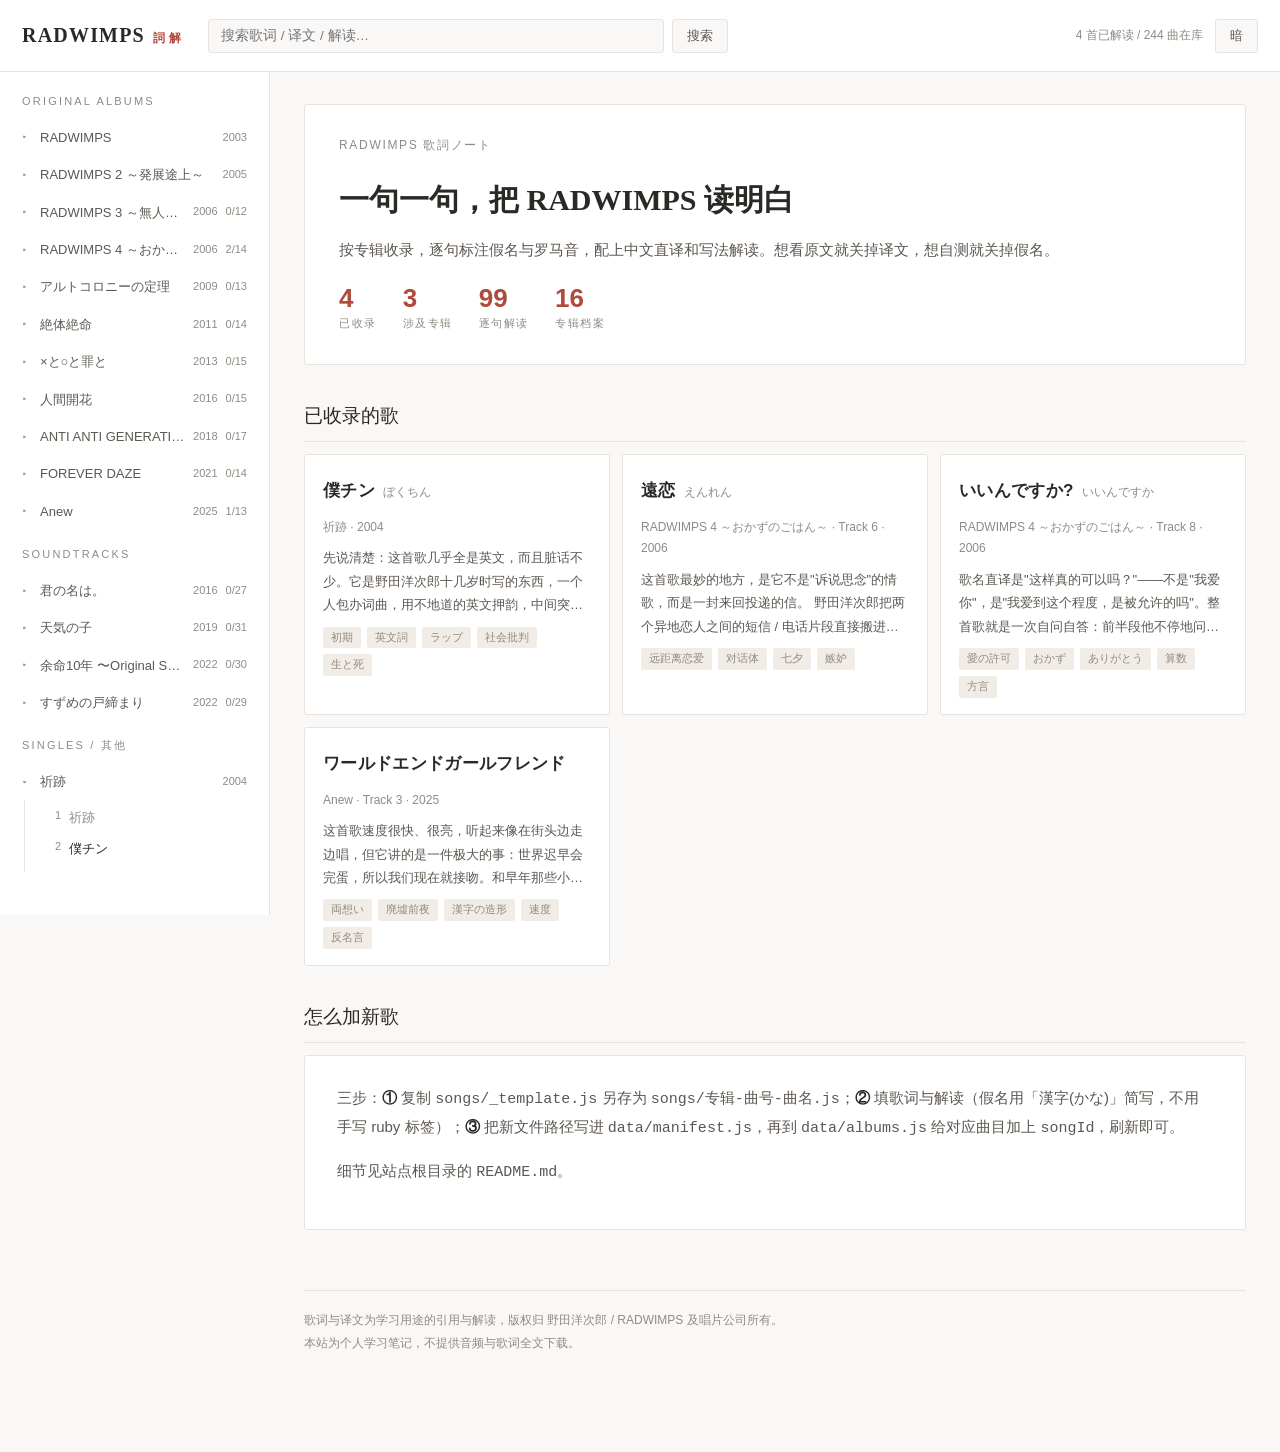
==== index.html @ 9067650c "RADWIMPS 詞解：零依赖静态歌词解读站 + 4 首解读 站点 - hash 路由（首页 / 专辑 / 歌曲 / 搜索），无框架、无构建 - 假名 / 罗马音 / 中文 / 解读 四档显示开关，另" ====
<!DOCTYPE html>
<html lang="zh-CN" data-theme="light">
<head>
<meta charset="utf-8">
<meta name="viewport" content="width=device-width, initial-scale=1">
<title>RADWIMPS 詞解 — 逐句歌词解读笔记</title>
<meta name="description" content="RADWIMPS 歌词逐句解读笔记：假名标注、罗马音、中文直译与写法分析，按专辑收录。">
<meta name="theme-color" content="#b04a3c">
<meta property="og:title" content="RADWIMPS 詞解 — 逐句歌词解读笔记">
<meta property="og:description" content="按专辑收录，逐句标注假名与罗马音，配中文直译和写法解读。">
<meta property="og:type" content="website">
<link rel="icon" href="data:image/svg+xml,%3Csvg xmlns='http://www.w3.org/2000/svg' viewBox='0 0 32 32'%3E%3Crect width='32' height='32' rx='6' fill='%23b04a3c'/%3E%3Ctext x='16' y='24' font-size='20' font-family='Georgia,serif' fill='%23fff' text-anchor='middle'%3ER%3C/text%3E%3C/svg%3E">
<link rel="stylesheet" href="assets/app.css">
</head>
<body>

<header class="topbar">
  <button class="btn sidebar-toggle" id="menu">目录</button>
  <div class="brand">
    <span class="jp">RADWIMPS</span><span class="cn">詞解</span>
  </div>
  <div class="searchbox">
    <input id="q" placeholder="搜索歌词 / 译文 / 解读…">
    <button class="btn" id="btn-search">搜索</button>
  </div>
  <div class="topbar-right">
    <span class="stat" id="stat"></span>
    <button class="btn" id="theme">暗</button>
  </div>
</header>

<div class="layout">
  <aside class="sidebar" id="sidebar"></aside>
  <main class="main" id="main"><div class="empty">载入中…</div></main>
</div>

<script src="data/albums.js"></script>
<script src="data/manifest.js"></script>
<script src="assets/app.js"></script>
</body>
</html>
---- assets/app.css ----
/* ============================================================
 *  RADWIMPS 詞解 — 样式
 * ============================================================ */

:root{
  --bg:#faf8f6;
  --paper:#ffffff;
  --ink:#2b2926;
  --ink-soft:#5d5751;
  --ink-faint:#918a83;
  --line:#e9e3dc;
  --line-soft:#f2ece6;
  --accent:#b04a3c;
  --accent-soft:#f5e7e4;
  --blue:#3b6b96;
  --blue-soft:#e8eff6;
  --gold:#a8842c;
  --gold-soft:#f8f1de;
  --pink:#b8698a;
  --pink-soft:#f9ecf1;
  --shadow:0 1px 2px rgba(60,50,40,.05);
  --radius:3px;
}

[data-theme="dark"]{
  --bg:#1b1a19;
  --paper:#242220;
  --ink:#ece7e1;
  --ink-soft:#b8b0a8;
  --ink-faint:#847c74;
  --line:#393431;
  --line-soft:#2e2a27;
  --accent:#e08676;
  --accent-soft:#3a2a26;
  --blue:#89b4d9;
  --blue-soft:#26303a;
  --gold:#d5b45e;
  --gold-soft:#393120;
  --pink:#dd9ab6;
  --pink-soft:#3a2831;
  --shadow:0 1px 2px rgba(0,0,0,.3);
}

*{box-sizing:border-box;}
html,body{margin:0;padding:0;}
body{
  background:var(--bg);
  color:var(--ink);
  font-family:-apple-system,BlinkMacSystemFont,"Segoe UI","PingFang SC","Hiragino Sans","Microsoft YaHei",sans-serif;
  font-size:15px;line-height:1.8;
  -webkit-font-smoothing:antialiased;
}

a{color:var(--accent);text-decoration:none;}
a:hover{text-decoration:underline;}
.jpfont{font-family:"Hiragino Sans","Yu Gothic","PingFang SC","Microsoft YaHei",sans-serif;}
.mincho{font-family:"Hiragino Mincho ProN","Yu Mincho","Songti SC",serif;}

/* ---------------- topbar ---------------- */
.topbar{
  position:sticky;top:0;z-index:50;
  display:flex;align-items:center;gap:16px;
  padding:12px 22px;
  background:var(--paper);
  border-bottom:1px solid var(--line);
}
.brand{display:flex;align-items:baseline;gap:8px;min-width:170px;}
.brand .jp{
  font-family:"Hiragino Mincho ProN","Songti SC",serif;
  font-size:20px;letter-spacing:.06em;font-weight:600;
}
.brand .cn{
  font-size:12px;letter-spacing:.32em;color:var(--accent);font-weight:600;
}
.searchbox{flex:1;display:flex;gap:8px;max-width:520px;}
.searchbox input{
  flex:1;padding:7px 12px;font-size:13.5px;
  border:1px solid var(--line);border-radius:var(--radius);
  background:var(--bg);color:var(--ink);
}
.searchbox input:focus{outline:none;border-color:var(--accent);}
.btn{
  padding:7px 14px;font-size:13px;cursor:pointer;
  border:1px solid var(--line);border-radius:var(--radius);
  background:var(--bg);color:var(--ink-soft);
}
.btn:hover{border-color:var(--accent);color:var(--accent);}
.btn.on{background:var(--accent-soft);border-color:var(--accent);color:var(--accent);}
.topbar-right{margin-left:auto;display:flex;align-items:center;gap:12px;}
.stat{font-size:12px;color:var(--ink-faint);}

/* ---------------- layout ---------------- */
.layout{display:flex;align-items:flex-start;max-width:1280px;margin:0 auto;}
.sidebar{
  position:sticky;top:57px;
  width:270px;flex:0 0 270px;height:calc(100vh - 57px);
  overflow-y:auto;padding:20px 14px 60px;
  border-right:1px solid var(--line);
  background:var(--paper);
}
.main{flex:1;min-width:0;padding:32px 34px 100px;}

/* ---------------- sidebar ---------------- */
.side-group{
  font-size:11px;letter-spacing:.2em;color:var(--ink-faint);
  margin:16px 0 8px;padding-left:8px;
}
.side-group:first-child{margin-top:0;}
.album-item{margin-bottom:2px;}
.album-head{
  display:flex;align-items:center;gap:8px;
  padding:6px 8px;border-radius:var(--radius);cursor:pointer;
  font-size:13px;color:var(--ink-soft);
}
.album-head:hover{background:var(--line-soft);}
.album-head.active{background:var(--accent-soft);color:var(--accent);}
.album-head .t{flex:1;min-width:0;overflow:hidden;text-overflow:ellipsis;white-space:nowrap;}
.album-head .y{font-size:11px;color:var(--ink-faint);}
.album-head .arrow{font-size:10px;color:var(--ink-faint);width:10px;}
.track-list{display:none;padding:2px 0 8px 10px;margin-left:10px;border-left:1px solid var(--line);}
.album-item.open .track-list{display:block;}
.track{
  display:flex;gap:8px;padding:4px 8px;font-size:13px;border-radius:var(--radius);
  color:var(--ink-faint);
}
.track .no{font-size:11px;color:var(--ink-faint);min-width:18px;text-align:right;}
.track.done{color:var(--ink);cursor:pointer;}
.track.done:hover{background:var(--line-soft);}
.track.done.active{background:var(--accent-soft);color:var(--accent);}
.track.done .t{font-weight:500;}
.pending-note{font-size:12px;color:var(--ink-faint);padding:4px 8px;}

/* ---------------- home ---------------- */
.hero{
  background:var(--paper);border:1px solid var(--line);border-radius:var(--radius);
  padding:30px 34px;margin-bottom:26px;
}
.hero h1{
  font-family:"Hiragino Mincho ProN","Songti SC",serif;
  font-size:30px;margin:0 0 10px;font-weight:600;
}
.hero p{margin:0 0 6px;color:var(--ink-soft);font-size:14.5px;}
.hero .sub{font-size:12px;color:var(--ink-faint);letter-spacing:.14em;margin-bottom:16px;}
.kpis{display:flex;gap:26px;margin-top:20px;flex-wrap:wrap;}
.kpi .n{font-size:26px;font-weight:600;color:var(--accent);line-height:1.2;}
.kpi .l{font-size:11px;letter-spacing:.14em;color:var(--ink-faint);}

.sec-title{
  font-family:"Hiragino Mincho ProN","Songti SC",serif;
  font-size:19px;margin:34px 0 12px;padding-bottom:8px;
  border-bottom:1px solid var(--line);
}
.cards{display:grid;grid-template-columns:repeat(auto-fill,minmax(250px,1fr));gap:12px;}
.card{
  background:var(--paper);border:1px solid var(--line);border-radius:var(--radius);
  padding:16px 18px;cursor:pointer;transition:box-shadow .15s;
}
.card:hover{box-shadow:0 2px 10px rgba(60,50,40,.08);border-color:var(--accent);}
.card .jp{font-size:17px;font-weight:600;}
.card .kana{font-size:12px;color:var(--ink-faint);margin-left:8px;}
.card .meta{font-size:12px;color:var(--ink-faint);margin-top:6px;}
.card .desc{font-size:13px;color:var(--ink-soft);margin-top:8px;
  display:-webkit-box;-webkit-line-clamp:3;-webkit-box-orient:vertical;overflow:hidden;}
.tags{display:flex;gap:6px;flex-wrap:wrap;margin-top:10px;}
.tag-chip{font-size:11px;padding:1px 8px;border-radius:2px;background:var(--line-soft);color:var(--ink-faint);}

/* ---------------- album page ---------------- */
.album-head-page{
  background:var(--paper);border:1px solid var(--line);border-radius:var(--radius);
  padding:26px 30px;margin-bottom:22px;position:relative;overflow:hidden;
}
.album-head-page::before{
  content:"";position:absolute;left:0;top:0;bottom:0;width:4px;
  background:linear-gradient(180deg,var(--accent),#d98876,var(--gold));
}
.album-head-page h1{
  font-family:"Hiragino Mincho ProN","Songti SC",serif;
  font-size:26px;margin:0 0 6px;font-weight:600;
}
.album-head-page .meta{font-size:12.5px;color:var(--ink-faint);}
.album-head-page .note{font-size:14px;color:var(--ink-soft);margin-top:12px;}
.track-table{background:var(--paper);border:1px solid var(--line);border-radius:var(--radius);overflow:hidden;}
.track-row{
  display:flex;align-items:center;gap:14px;padding:11px 18px;
  border-bottom:1px solid var(--line-soft);font-size:14px;
}
.track-row:last-child{border-bottom:none;}
.track-row .no{font-size:12px;color:var(--ink-faint);min-width:22px;text-align:right;}
.track-row .t{flex:1;}
.track-row.done{cursor:pointer;}
.track-row.done:hover{background:var(--line-soft);}
.track-row.done .t{font-weight:500;}
.track-row.todo{color:var(--ink-faint);}
.badge{
  font-size:11px;padding:1px 8px;border-radius:2px;
  background:var(--accent-soft);color:var(--accent);
}
.badge.g{background:var(--line-soft);color:var(--ink-faint);}

/* ---------------- song page ---------------- */
.crumb{font-size:12.5px;color:var(--ink-faint);margin-bottom:14px;}
.crumb a{color:var(--ink-soft);}
.song-head{
  background:var(--paper);border:1px solid var(--line);border-radius:var(--radius);
  padding:28px 32px;margin-bottom:18px;position:relative;overflow:hidden;
}
.song-head::before{
  content:"";position:absolute;left:0;top:0;bottom:0;width:4px;
  background:linear-gradient(180deg,var(--accent),#d98876,var(--gold));
}
.song-head h1{
  font-family:"Hiragino Mincho ProN","Songti SC",serif;
  font-size:38px;margin:0 0 2px;font-weight:600;letter-spacing:.04em;
}
.song-head .kana{font-size:13px;color:var(--ink-faint);letter-spacing:.18em;}
.song-head .meta{font-size:12.5px;color:var(--ink-faint);margin-top:12px;display:flex;gap:16px;flex-wrap:wrap;}
.song-head .lead{font-size:14.5px;color:var(--ink-soft);margin-top:16px;padding-top:14px;border-top:1px dashed var(--line);}

/* 显示控制 */
.controls{
  position:sticky;top:57px;z-index:20;
  display:flex;align-items:center;gap:8px;flex-wrap:wrap;
  padding:10px 14px;margin-bottom:20px;
  background:var(--paper);border:1px solid var(--line);border-radius:var(--radius);
  box-shadow:var(--shadow);
}
.controls .label{font-size:11px;letter-spacing:.14em;color:var(--ink-faint);margin-right:4px;}
.toggle{
  font-size:12.5px;padding:4px 11px;cursor:pointer;
  border:1px solid var(--line);border-radius:var(--radius);
  background:var(--bg);color:var(--ink-faint);
}
.toggle.on{background:var(--accent-soft);border-color:var(--accent);color:var(--accent);}
.controls .spacer{flex:1;}

/* 目录 */
.toc{
  background:var(--paper);border:1px solid var(--line);border-radius:var(--radius);
  padding:14px 18px;margin-bottom:24px;font-size:13px;
}
.toc .h{font-size:11px;letter-spacing:.16em;color:var(--ink-faint);margin-bottom:6px;}
.toc ol{margin:0;padding-left:20px;}
.toc li{margin:2px 0;}
.toc a{color:var(--ink-soft);}

/* section */
.section{margin-bottom:38px;}
.section-title{
  font-family:"Hiragino Mincho ProN","Songti SC",serif;
  font-size:20px;margin:0 0 4px;padding-bottom:8px;border-bottom:1px solid var(--line);
}
.section-note{font-size:13px;color:var(--ink-faint);margin:8px 0 18px;}

/* line */
.line{
  background:var(--paper);border:1px solid var(--line);border-radius:var(--radius);
  padding:16px 20px;margin-bottom:14px;border-left:3px solid var(--line);
}
.line.male{border-left-color:#7fa3c4;background:linear-gradient(90deg,var(--blue-soft),var(--paper) 40%);}
.line.female{border-left-color:#c98ba0;background:linear-gradient(90deg,var(--pink-soft),var(--paper) 40%);}
.line.chorus{border-left-color:var(--accent);background:linear-gradient(90deg,var(--accent-soft),var(--paper) 40%);}
.line.solo{border-left-color:var(--gold);background:linear-gradient(90deg,var(--gold-soft),var(--paper) 40%);}
.line.note{border-left-color:var(--ink-faint);}
.speaker{
  font-size:11px;letter-spacing:.1em;color:var(--ink-faint);margin-bottom:6px;
}
.jp{
  font-family:"Hiragino Sans","Yu Gothic","PingFang SC","Microsoft YaHei",sans-serif;
  font-size:20px;line-height:2.35;letter-spacing:.02em;color:var(--ink);
}
.jp .sub{display:block;font-size:18px;margin-top:2px;}
ruby{ruby-align:center;}
rt{font-size:10px;color:var(--ink-faint);font-weight:400;}
.ro{
  font-family:ui-monospace,"SFMono-Regular",Consolas,monospace;
  font-size:12px;color:var(--ink-faint);letter-spacing:.03em;margin-top:3px;
}
.zh{font-size:14.5px;color:var(--blue);margin-top:6px;}
.an{
  font-size:14px;color:var(--ink-soft);margin-top:10px;padding-top:10px;
  border-top:1px dashed var(--line);
}
.an b{color:var(--ink);}
.an .tag{
  display:inline-block;font-size:11px;padding:1px 8px;border-radius:2px;
  background:var(--accent-soft);color:var(--accent);margin-right:8px;font-weight:600;
}
.an .tag.b{background:var(--blue-soft);color:var(--blue);}
.an .tag.g{background:var(--gold-soft);color:var(--gold);}
[data-theme="dark"] .zh{color:var(--blue);}

.hide{display:none !important;}
.hide-ro .ro{display:none !important;}
.hide-zh .zh{display:none !important;}
.hide-an .an{display:none !important;}

/* 语言点 */
.point{
  background:var(--paper);border:1px solid var(--line);border-left:3px solid var(--blue);
  padding:15px 20px;margin-bottom:12px;border-radius:var(--radius);
}
.point h4{margin:0 0 5px;font-size:15px;}
.point p{margin:0;font-size:14px;color:var(--ink-soft);}

/* 总评 */
.essay{
  background:var(--paper);border:1px solid var(--line);border-radius:var(--radius);
  padding:28px 32px;font-size:15px;color:var(--ink-soft);
}
.essay h3{
  font-family:"Hiragino Mincho ProN","Songti SC",serif;
  font-size:17px;color:var(--ink);margin:24px 0 8px;
}
.essay h3:first-child{margin-top:0;}
.essay b{color:var(--ink);}
.essay .arc{display:flex;gap:0;margin:0 0 20px;flex-wrap:wrap;}
.essay .arc div{
  flex:1;min-width:160px;padding:13px 15px;border:1px solid var(--line);
  font-size:13px;background:var(--bg);
}
.essay .arc div b{display:block;color:var(--accent);font-size:14px;margin-bottom:4px;}
.essay .arc div span{color:var(--ink-faint);font-size:11px;letter-spacing:.1em;display:block;margin-bottom:3px;}

/* 搜索结果 */
.result{
  background:var(--paper);border:1px solid var(--line);border-radius:var(--radius);
  padding:14px 18px;margin-bottom:10px;cursor:pointer;
}
.result:hover{border-color:var(--accent);}
.result .t{font-size:15px;font-weight:600;}
.result .ctx{font-size:13px;color:var(--ink-soft);margin-top:4px;}
.result mark{background:var(--gold-soft);color:var(--ink);padding:0 2px;}
.empty{color:var(--ink-faint);font-size:14px;padding:30px 0;text-align:center;}

/* 上一首 / 下一首 */
.songnav{display:flex;gap:12px;margin-top:36px;}
.songnav .nav{
  flex:1;display:flex;flex-direction:column;gap:4px;
  padding:14px 18px;border:1px solid var(--line);border-radius:var(--radius);
  background:var(--paper);color:var(--ink);text-decoration:none;
}
.songnav .nav:hover{border-color:var(--accent);text-decoration:none;}
.songnav .nav.next{text-align:right;}
.songnav .nav.empty{border:none;background:transparent;}
.songnav .dir{font-size:11px;letter-spacing:.12em;color:var(--ink-faint);}
.songnav .t{font-size:15px;font-weight:600;}

/* 底部 */
.foot{
  margin-top:60px;padding-top:18px;border-top:1px solid var(--line);
  font-size:12px;color:var(--ink-faint);line-height:1.9;
}

/* 窄屏 */
.sidebar-toggle{display:none;}
@media (max-width:900px){
  .sidebar{
    position:fixed;left:0;top:57px;z-index:40;
    transform:translateX(-100%);transition:transform .2s;
    box-shadow:2px 0 12px rgba(0,0,0,.12);
  }
  .sidebar.show{transform:translateX(0);}
  .sidebar-toggle{display:inline-block;}
  .main{padding:22px 16px 80px;}
  .song-head h1{font-size:30px;}
  .brand{min-width:auto;}
}
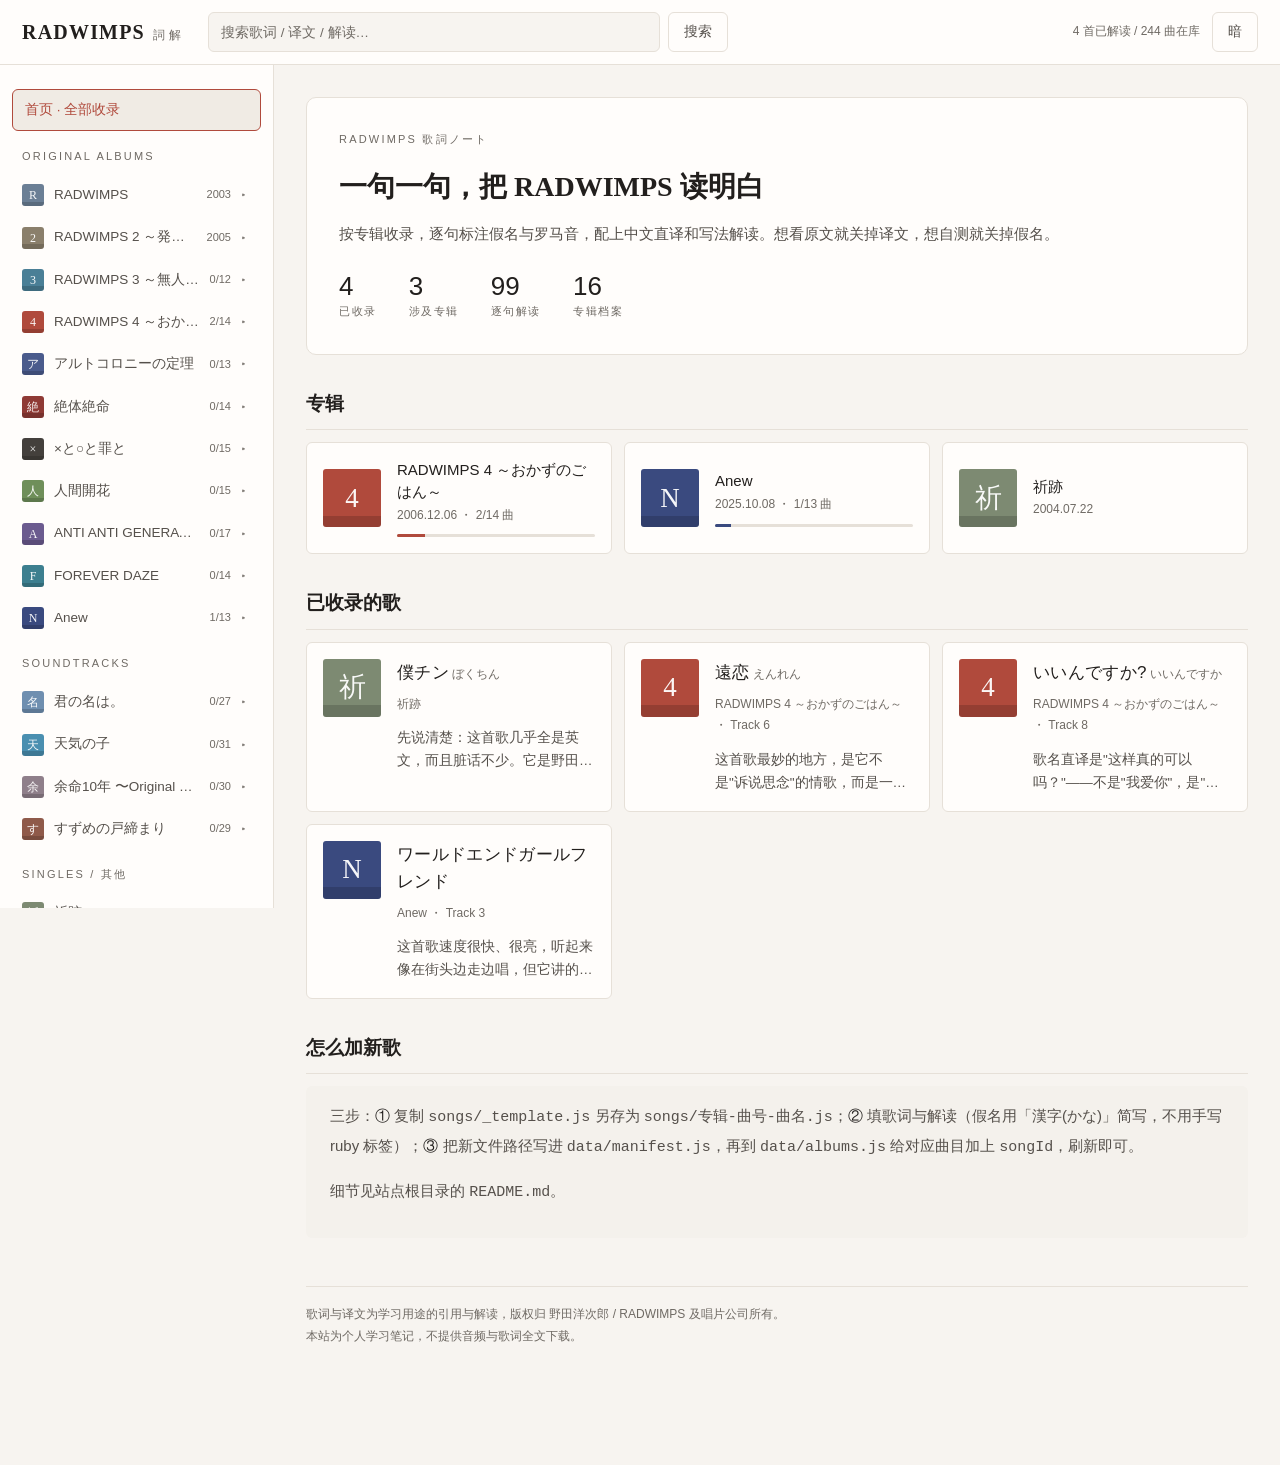
==== commit d4bd2f0c: "设计全面落地：三层材质、专辑色相与生成式封面 界面 - 三层材质：舞台（深色底 + 专辑色 wash）/ 稿纸（日文 22px 主导、罗马音下沉为脚注、译文带竖线）/ 批注层（浅底卡，与歌词物理分开）" ====
--- a/index.html
+++ b/index.html
@@ -16,9 +16,9 @@
 
 <header class="topbar">
   <button class="btn sidebar-toggle" id="menu">目录</button>
-  <div class="brand">
+  <a class="brand" href="#/" title="回到首页">
     <span class="jp">RADWIMPS</span><span class="cn">詞解</span>
-  </div>
+  </a>
   <div class="searchbox">
     <input id="q" placeholder="搜索歌词 / 译文 / 解读…">
     <button class="btn" id="btn-search">搜索</button>
@@ -34,6 +34,8 @@
   <main class="main" id="main"><div class="empty">载入中…</div></main>
 </div>
 
+<button class="fab" id="fab" type="button">回到首页</button>
+
 <script src="data/albums.js"></script>
 <script src="data/manifest.js"></script>
 <script src="assets/app.js"></script>
--- a/assets/app.css
+++ b/assets/app.css
@@ -1,44 +1,71 @@
 /* ============================================================
  *  RADWIMPS 詞解 — 样式
+ *  ------------------------------------------------------------
+ *  三层材质：
+ *    舞台 .stage   歌曲/专辑头 —— 深色底 + 专辑色相
+ *    稿纸 .line    逐句歌词   —— 纸白 + 明朝体 + 一句一落点
+ *    批注 .an / .point / .essay / .note-card —— 浅底卡，与歌词物理分开
+ *
+ *  专辑色相：由 JS 以 --album 注入（见 data/albums.js 的 accent 字段）
+ *  专辑封面：albums.js 的 cover 字段填图片路径则显示图片，
+ *            否则显示由 accent + mark 生成的极简封面
  * ============================================================ */
 
 :root{
-  --bg:#faf8f6;
-  --paper:#ffffff;
-  --ink:#2b2926;
-  --ink-soft:#5d5751;
-  --ink-faint:#918a83;
-  --line:#e9e3dc;
-  --line-soft:#f2ece6;
-  --accent:#b04a3c;
-  --accent-soft:#f5e7e4;
-  --blue:#3b6b96;
-  --blue-soft:#e8eff6;
-  --gold:#a8842c;
-  --gold-soft:#f8f1de;
-  --pink:#b8698a;
-  --pink-soft:#f9ecf1;
-  --shadow:0 1px 2px rgba(60,50,40,.05);
-  --radius:3px;
+  /* 间距（4px 基准） */
+  --s1:4px;  --s2:8px;  --s3:12px; --s4:16px;
+  --s5:24px; --s6:32px; --s7:48px;
+
+  /* 字号阶（11px 为可读下限） */
+  --f-xs:11px;   --f-sm:12px;   --f-base:13.5px;
+  --f-md:15px;   --f-lg:22px;   --f-xl:28px;  --f-2xl:34px;
+
+  /* 圆角 */
+  --r-sm:3px; --r-md:6px; --r-lg:10px;
+
+  /* —— 浅色主题 —— */
+  --bg:#f7f4f0;
+  --paper:#fffdfb;
+  --note:#f4f1ec;
+  --stage:#25222a;
+  --stage-ink:#f6f3ef;
+
+  --ink:#221f1d;
+  --ink-2:#55504b;
+  --ink-3:#6f6a64;
+  --line:#e6e0d8;
+  --line-2:#f0ebe4;
+
+  --album:#b04a3c;
+  --link:#8f4436;
+
+  --sp-male:#5e86ab;
+  --sp-female:#b06a86;
+  --sp-chorus:#b04a3c;
+  --sp-solo:#9a7a2a;
+  --sp-note:#a8a19a;
 }
 
 [data-theme="dark"]{
-  --bg:#1b1a19;
-  --paper:#242220;
-  --ink:#ece7e1;
-  --ink-soft:#b8b0a8;
-  --ink-faint:#847c74;
-  --line:#393431;
-  --line-soft:#2e2a27;
-  --accent:#e08676;
-  --accent-soft:#3a2a26;
-  --blue:#89b4d9;
-  --blue-soft:#26303a;
-  --gold:#d5b45e;
-  --gold-soft:#393120;
-  --pink:#dd9ab6;
-  --pink-soft:#3a2831;
-  --shadow:0 1px 2px rgba(0,0,0,.3);
+  --bg:#16151a;
+  --paper:#1e1d23;
+  --note:#26242b;
+  --stage:#121116;
+  --stage-ink:#f2eee9;
+
+  --ink:#ece8e3;
+  --ink-2:#b6afa7;
+  --ink-3:#948d85;
+  --line:#332f36;
+  --line-2:#2a272d;
+
+  --link:#e0937f;
+
+  --sp-male:#87b0d4;
+  --sp-female:#dc9db8;
+  --sp-chorus:#e0917f;
+  --sp-solo:#d5b45e;
+  --sp-note:#8b847d;
 }
 
 *{box-sizing:border-box;}
@@ -47,311 +74,407 @@
   background:var(--bg);
   color:var(--ink);
   font-family:-apple-system,BlinkMacSystemFont,"Segoe UI","PingFang SC","Hiragino Sans","Microsoft YaHei",sans-serif;
-  font-size:15px;line-height:1.8;
+  font-size:var(--f-md);
+  line-height:1.8;
   -webkit-font-smoothing:antialiased;
 }
 
-a{color:var(--accent);text-decoration:none;}
+a{color:var(--link);text-decoration:none;}
 a:hover{text-decoration:underline;}
+:focus-visible{outline:2px solid var(--album);outline-offset:2px;border-radius:2px;}
 .jpfont{font-family:"Hiragino Sans","Yu Gothic","PingFang SC","Microsoft YaHei",sans-serif;}
 .mincho{font-family:"Hiragino Mincho ProN","Yu Mincho","Songti SC",serif;}
+
+/* ---------------- 专辑封面 ---------------- */
+.cover{
+  position:relative;display:inline-flex;align-items:center;justify-content:center;
+  flex:none;background:var(--album);color:rgba(255,255,255,.95);
+  border-radius:var(--r-sm);overflow:hidden;
+  font-family:"Hiragino Mincho ProN","Yu Mincho","Songti SC",Georgia,serif;
+  line-height:1;
+}
+.cover::after{
+  content:"";position:absolute;left:0;right:0;bottom:0;height:20%;
+  background:rgba(0,0,0,.16);
+}
+.cover > span{position:relative;z-index:1;}
+.cover.s{width:22px;height:22px;font-size:12px;}
+.cover.m{width:58px;height:58px;font-size:27px;}
+.cover.l{width:132px;height:132px;font-size:62px;}
+.cover img{width:100%;height:100%;object-fit:cover;display:block;}
+.cover.photo::after{display:none;}
 
 /* ---------------- topbar ---------------- */
 .topbar{
   position:sticky;top:0;z-index:50;
-  display:flex;align-items:center;gap:16px;
+  display:flex;align-items:center;gap:var(--s4);
   padding:12px 22px;
   background:var(--paper);
   border-bottom:1px solid var(--line);
 }
-.brand{display:flex;align-items:baseline;gap:8px;min-width:170px;}
+.brand{display:flex;align-items:baseline;gap:var(--s2);min-width:170px;color:inherit;text-decoration:none;}
 .brand .jp{
   font-family:"Hiragino Mincho ProN","Songti SC",serif;
   font-size:20px;letter-spacing:.06em;font-weight:600;
 }
-.brand .cn{
-  font-size:12px;letter-spacing:.32em;color:var(--accent);font-weight:600;
-}
-.searchbox{flex:1;display:flex;gap:8px;max-width:520px;}
+.brand .cn{font-size:var(--f-sm);letter-spacing:.32em;color:var(--ink-3);font-weight:500;}
+a.brand:hover{text-decoration:none;}
+a.brand:hover .cn{color:var(--album);}
+.searchbox{flex:1;display:flex;gap:var(--s2);max-width:520px;}
 .searchbox input{
-  flex:1;padding:7px 12px;font-size:13.5px;
-  border:1px solid var(--line);border-radius:var(--radius);
+  flex:1;padding:8px 12px;font-size:var(--f-base);
+  border:1px solid var(--line);border-radius:var(--r-md);
   background:var(--bg);color:var(--ink);
 }
-.searchbox input:focus{outline:none;border-color:var(--accent);}
+.searchbox input::placeholder{color:var(--ink-3);}
+.searchbox input:focus{outline:none;border-color:var(--album);}
 .btn{
-  padding:7px 14px;font-size:13px;cursor:pointer;
-  border:1px solid var(--line);border-radius:var(--radius);
-  background:var(--bg);color:var(--ink-soft);
-}
-.btn:hover{border-color:var(--accent);color:var(--accent);}
-.btn.on{background:var(--accent-soft);border-color:var(--accent);color:var(--accent);}
-.topbar-right{margin-left:auto;display:flex;align-items:center;gap:12px;}
-.stat{font-size:12px;color:var(--ink-faint);}
+  min-height:40px;padding:8px 15px;font-size:var(--f-base);cursor:pointer;
+  border:1px solid var(--line);border-radius:var(--r-md);
+  background:var(--paper);color:var(--ink-2);font-family:inherit;
+}
+.btn:hover{border-color:var(--album);color:var(--album);}
+.btn.on{background:var(--bg);border-color:var(--album);color:var(--album);}
+.topbar-right{margin-left:auto;display:flex;align-items:center;gap:var(--s3);}
+.stat{font-size:var(--f-sm);color:var(--ink-3);}
 
 /* ---------------- layout ---------------- */
 .layout{display:flex;align-items:flex-start;max-width:1280px;margin:0 auto;}
 .sidebar{
   position:sticky;top:57px;
-  width:270px;flex:0 0 270px;height:calc(100vh - 57px);
-  overflow-y:auto;padding:20px 14px 60px;
+  width:274px;flex:0 0 274px;height:calc(100vh - 57px);
+  overflow-y:auto;padding:var(--s5) var(--s3) 60px;
   border-right:1px solid var(--line);
   background:var(--paper);
 }
-.main{flex:1;min-width:0;padding:32px 34px 100px;}
+.main{flex:1;min-width:0;padding:var(--s6) var(--s6) 120px;}
 
 /* ---------------- sidebar ---------------- */
+.side-home{
+  display:block;padding:8px 12px;margin-bottom:var(--s4);
+  font-size:var(--f-base);color:var(--ink-2);text-decoration:none;
+  border:1px solid var(--line);border-radius:var(--r-md);
+}
+.side-home:hover{background:var(--line-2);border-color:var(--album);color:var(--album);text-decoration:none;}
+.side-home.active{background:var(--line-2);border-color:var(--album);color:var(--album);}
+
 .side-group{
-  font-size:11px;letter-spacing:.2em;color:var(--ink-faint);
-  margin:16px 0 8px;padding-left:8px;
-}
-.side-group:first-child{margin-top:0;}
+  font-size:var(--f-xs);letter-spacing:.2em;color:var(--ink-3);
+  margin:var(--s4) 0 var(--s2);padding-left:10px;
+}
+.side-group:first-of-type{margin-top:0;}
 .album-item{margin-bottom:2px;}
 .album-head{
-  display:flex;align-items:center;gap:8px;
-  padding:6px 8px;border-radius:var(--radius);cursor:pointer;
-  font-size:13px;color:var(--ink-soft);
-}
-.album-head:hover{background:var(--line-soft);}
-.album-head.active{background:var(--accent-soft);color:var(--accent);}
+  position:relative;display:flex;align-items:center;gap:10px;
+  padding:8px 10px;border-radius:var(--r-md);cursor:pointer;
+  font-size:var(--f-base);color:var(--ink-2);
+}
+.album-head:hover{background:var(--line-2);}
+.album-head.active{background:var(--line-2);color:var(--ink);}
 .album-head .t{flex:1;min-width:0;overflow:hidden;text-overflow:ellipsis;white-space:nowrap;}
-.album-head .y{font-size:11px;color:var(--ink-faint);}
-.album-head .arrow{font-size:10px;color:var(--ink-faint);width:10px;}
-.track-list{display:none;padding:2px 0 8px 10px;margin-left:10px;border-left:1px solid var(--line);}
+.album-head .y{font-size:var(--f-xs);color:var(--ink-3);}
+.album-head .arrow{font-size:10px;color:var(--ink-3);width:10px;}
+.track-list{display:none;padding:2px 0 var(--s2) 12px;margin-left:12px;border-left:1px solid var(--line);}
 .album-item.open .track-list{display:block;}
 .track{
-  display:flex;gap:8px;padding:4px 8px;font-size:13px;border-radius:var(--radius);
-  color:var(--ink-faint);
-}
-.track .no{font-size:11px;color:var(--ink-faint);min-width:18px;text-align:right;}
-.track.done{color:var(--ink);cursor:pointer;}
-.track.done:hover{background:var(--line-soft);}
-.track.done.active{background:var(--accent-soft);color:var(--accent);}
+  display:flex;gap:10px;padding:5px 10px;font-size:var(--f-base);
+  border-radius:var(--r-sm);color:var(--ink-3);
+}
+.track .no{font-size:var(--f-xs);color:var(--ink-3);min-width:18px;text-align:right;}
+.track.done{color:var(--ink-2);cursor:pointer;}
+.track.done:hover{background:var(--line-2);}
+.track.done.active{background:var(--line-2);color:var(--ink);}
 .track.done .t{font-weight:500;}
-.pending-note{font-size:12px;color:var(--ink-faint);padding:4px 8px;}
-
-/* ---------------- home ---------------- */
-.hero{
-  background:var(--paper);border:1px solid var(--line);border-radius:var(--radius);
-  padding:30px 34px;margin-bottom:26px;
-}
-.hero h1{
+.pending-note{font-size:var(--f-sm);color:var(--ink-3);padding:5px 10px;}
+
+/* ---------------- 舞台（歌曲 / 专辑头） ---------------- */
+.stage{
+  position:relative;overflow:hidden;
+  background:var(--stage);color:var(--stage-ink);
+  border-radius:var(--r-lg);
+  padding:var(--s6) var(--s6) var(--s5);
+  margin-bottom:var(--s5);
+}
+.stage .bar{position:absolute;left:0;top:0;bottom:0;width:4px;background:var(--album);z-index:1;}
+.stage .wash{position:absolute;inset:0;background:var(--album);opacity:.2;pointer-events:none;}
+.stage > *{position:relative;}
+.head-row{display:flex;gap:var(--s5);align-items:flex-start;}
+.head-row .cover{box-shadow:0 0 0 1px rgba(255,255,255,.16);}
+.head-row .head-text{min-width:0;flex:1;}
+.stage .kicker{
+  font-size:var(--f-xs);letter-spacing:.28em;color:rgba(255,255,255,.62);
+  margin-bottom:var(--s2);
+}
+.stage h1{
   font-family:"Hiragino Mincho ProN","Songti SC",serif;
-  font-size:30px;margin:0 0 10px;font-weight:600;
-}
-.hero p{margin:0 0 6px;color:var(--ink-soft);font-size:14.5px;}
-.hero .sub{font-size:12px;color:var(--ink-faint);letter-spacing:.14em;margin-bottom:16px;}
-.kpis{display:flex;gap:26px;margin-top:20px;flex-wrap:wrap;}
-.kpi .n{font-size:26px;font-weight:600;color:var(--accent);line-height:1.2;}
-.kpi .l{font-size:11px;letter-spacing:.14em;color:var(--ink-faint);}
-
-.sec-title{
-  font-family:"Hiragino Mincho ProN","Songti SC",serif;
-  font-size:19px;margin:34px 0 12px;padding-bottom:8px;
-  border-bottom:1px solid var(--line);
-}
-.cards{display:grid;grid-template-columns:repeat(auto-fill,minmax(250px,1fr));gap:12px;}
-.card{
-  background:var(--paper);border:1px solid var(--line);border-radius:var(--radius);
-  padding:16px 18px;cursor:pointer;transition:box-shadow .15s;
-}
-.card:hover{box-shadow:0 2px 10px rgba(60,50,40,.08);border-color:var(--accent);}
-.card .jp{font-size:17px;font-weight:600;}
-.card .kana{font-size:12px;color:var(--ink-faint);margin-left:8px;}
-.card .meta{font-size:12px;color:var(--ink-faint);margin-top:6px;}
-.card .desc{font-size:13px;color:var(--ink-soft);margin-top:8px;
-  display:-webkit-box;-webkit-line-clamp:3;-webkit-box-orient:vertical;overflow:hidden;}
-.tags{display:flex;gap:6px;flex-wrap:wrap;margin-top:10px;}
-.tag-chip{font-size:11px;padding:1px 8px;border-radius:2px;background:var(--line-soft);color:var(--ink-faint);}
-
-/* ---------------- album page ---------------- */
-.album-head-page{
-  background:var(--paper);border:1px solid var(--line);border-radius:var(--radius);
-  padding:26px 30px;margin-bottom:22px;position:relative;overflow:hidden;
-}
-.album-head-page::before{
-  content:"";position:absolute;left:0;top:0;bottom:0;width:4px;
-  background:linear-gradient(180deg,var(--accent),#d98876,var(--gold));
-}
-.album-head-page h1{
-  font-family:"Hiragino Mincho ProN","Songti SC",serif;
-  font-size:26px;margin:0 0 6px;font-weight:600;
-}
-.album-head-page .meta{font-size:12.5px;color:var(--ink-faint);}
-.album-head-page .note{font-size:14px;color:var(--ink-soft);margin-top:12px;}
-.track-table{background:var(--paper);border:1px solid var(--line);border-radius:var(--radius);overflow:hidden;}
-.track-row{
-  display:flex;align-items:center;gap:14px;padding:11px 18px;
-  border-bottom:1px solid var(--line-soft);font-size:14px;
-}
-.track-row:last-child{border-bottom:none;}
-.track-row .no{font-size:12px;color:var(--ink-faint);min-width:22px;text-align:right;}
-.track-row .t{flex:1;}
-.track-row.done{cursor:pointer;}
-.track-row.done:hover{background:var(--line-soft);}
-.track-row.done .t{font-weight:500;}
-.track-row.todo{color:var(--ink-faint);}
-.badge{
-  font-size:11px;padding:1px 8px;border-radius:2px;
-  background:var(--accent-soft);color:var(--accent);
-}
-.badge.g{background:var(--line-soft);color:var(--ink-faint);}
-
-/* ---------------- song page ---------------- */
-.crumb{font-size:12.5px;color:var(--ink-faint);margin-bottom:14px;}
-.crumb a{color:var(--ink-soft);}
-.song-head{
-  background:var(--paper);border:1px solid var(--line);border-radius:var(--radius);
-  padding:28px 32px;margin-bottom:18px;position:relative;overflow:hidden;
-}
-.song-head::before{
-  content:"";position:absolute;left:0;top:0;bottom:0;width:4px;
-  background:linear-gradient(180deg,var(--accent),#d98876,var(--gold));
-}
-.song-head h1{
-  font-family:"Hiragino Mincho ProN","Songti SC",serif;
-  font-size:38px;margin:0 0 2px;font-weight:600;letter-spacing:.04em;
-}
-.song-head .kana{font-size:13px;color:var(--ink-faint);letter-spacing:.18em;}
-.song-head .meta{font-size:12.5px;color:var(--ink-faint);margin-top:12px;display:flex;gap:16px;flex-wrap:wrap;}
-.song-head .lead{font-size:14.5px;color:var(--ink-soft);margin-top:16px;padding-top:14px;border-top:1px dashed var(--line);}
-
-/* 显示控制 */
+  font-size:var(--f-2xl);line-height:1.35;margin:0 0 var(--s1);
+  font-weight:600;letter-spacing:.03em;
+}
+.stage .kana{
+  font-size:var(--f-base);letter-spacing:.16em;
+  color:rgba(255,255,255,.68);margin-bottom:var(--s4);
+}
+.stage .meta{
+  display:flex;gap:var(--s4);flex-wrap:wrap;
+  font-size:var(--f-sm);color:rgba(255,255,255,.64);
+  padding-top:var(--s3);border-top:1px solid rgba(255,255,255,.14);
+}
+
+/* ---------------- 批注卡 ---------------- */
+.note-card,.an,.point,.essay{
+  background:var(--note);border-radius:var(--r-md);
+  padding:var(--s4) var(--s5);
+}
+.note-label{
+  font-size:var(--f-xs);letter-spacing:.16em;color:var(--ink-3);
+  margin-bottom:var(--s2);
+}
+.note-body{font-size:var(--f-md);line-height:1.8;color:var(--ink-2);}
+.note-body b,.note-body strong{color:var(--ink);font-weight:500;}
+.note-card{margin-bottom:var(--s5);border-left:3px solid var(--album);}
+
+/* ---------------- 显示控制 ---------------- */
 .controls{
   position:sticky;top:57px;z-index:20;
-  display:flex;align-items:center;gap:8px;flex-wrap:wrap;
-  padding:10px 14px;margin-bottom:20px;
-  background:var(--paper);border:1px solid var(--line);border-radius:var(--radius);
-  box-shadow:var(--shadow);
-}
-.controls .label{font-size:11px;letter-spacing:.14em;color:var(--ink-faint);margin-right:4px;}
+  display:flex;align-items:center;gap:var(--s2);flex-wrap:wrap;
+  padding:10px 14px;margin-bottom:var(--s5);
+  background:var(--paper);border:1px solid var(--line);border-radius:var(--r-md);
+}
+.controls .label{font-size:var(--f-xs);letter-spacing:.14em;color:var(--ink-3);margin-right:2px;}
 .toggle{
-  font-size:12.5px;padding:4px 11px;cursor:pointer;
-  border:1px solid var(--line);border-radius:var(--radius);
-  background:var(--bg);color:var(--ink-faint);
-}
-.toggle.on{background:var(--accent-soft);border-color:var(--accent);color:var(--accent);}
+  min-height:34px;font-size:var(--f-base);padding:5px 12px;cursor:pointer;
+  border:1px solid var(--line);border-radius:var(--r-md);
+  background:var(--paper);color:var(--ink-3);font-family:inherit;
+}
+.toggle:hover{color:var(--ink-2);}
+.toggle.on{background:var(--note);border-color:var(--album);color:var(--album);}
 .controls .spacer{flex:1;}
 
-/* 目录 */
+/* ---------------- 目录 ---------------- */
 .toc{
-  background:var(--paper);border:1px solid var(--line);border-radius:var(--radius);
-  padding:14px 18px;margin-bottom:24px;font-size:13px;
-}
-.toc .h{font-size:11px;letter-spacing:.16em;color:var(--ink-faint);margin-bottom:6px;}
+  background:var(--paper);border:1px solid var(--line);border-radius:var(--r-md);
+  padding:var(--s3) var(--s4);margin-bottom:var(--s5);font-size:var(--f-base);
+}
+.toc .h{font-size:var(--f-xs);letter-spacing:.16em;color:var(--ink-3);margin-bottom:var(--s1);}
 .toc ol{margin:0;padding-left:20px;}
-.toc li{margin:2px 0;}
-.toc a{color:var(--ink-soft);}
-
-/* section */
-.section{margin-bottom:38px;}
+.toc li{margin:3px 0;}
+.toc a{color:var(--ink-2);}
+
+/* ---------------- 稿纸（逐句） ---------------- */
+.section{margin-bottom:var(--s7);}
 .section-title{
   font-family:"Hiragino Mincho ProN","Songti SC",serif;
-  font-size:20px;margin:0 0 4px;padding-bottom:8px;border-bottom:1px solid var(--line);
-}
-.section-note{font-size:13px;color:var(--ink-faint);margin:8px 0 18px;}
-
-/* line */
+  font-size:20px;margin:0 0 var(--s1);padding-bottom:var(--s2);
+  border-bottom:1px solid var(--line);font-weight:600;
+}
+.section-note{font-size:var(--f-base);color:var(--ink-3);margin:var(--s2) 0 var(--s5);}
+
 .line{
-  background:var(--paper);border:1px solid var(--line);border-radius:var(--radius);
-  padding:16px 20px;margin-bottom:14px;border-left:3px solid var(--line);
-}
-.line.male{border-left-color:#7fa3c4;background:linear-gradient(90deg,var(--blue-soft),var(--paper) 40%);}
-.line.female{border-left-color:#c98ba0;background:linear-gradient(90deg,var(--pink-soft),var(--paper) 40%);}
-.line.chorus{border-left-color:var(--accent);background:linear-gradient(90deg,var(--accent-soft),var(--paper) 40%);}
-.line.solo{border-left-color:var(--gold);background:linear-gradient(90deg,var(--gold-soft),var(--paper) 40%);}
-.line.note{border-left-color:var(--ink-faint);}
+  position:relative;
+  background:var(--paper);
+  border:1px solid var(--line);
+  border-left:3px solid var(--sp,var(--line));
+  border-radius:var(--r-md);
+  padding:var(--s4) var(--s5) var(--s4) var(--s4);
+  margin-bottom:var(--s3);
+}
+.line.male{--sp:var(--sp-male);}
+.line.female{--sp:var(--sp-female);}
+.line.chorus{--sp:var(--sp-chorus);}
+.line.solo{--sp:var(--sp-solo);}
+.line.note{--sp:var(--sp-note);}
+
 .speaker{
-  font-size:11px;letter-spacing:.1em;color:var(--ink-faint);margin-bottom:6px;
-}
+  display:flex;align-items:center;gap:6px;
+  font-size:var(--f-xs);letter-spacing:.14em;color:var(--ink-3);
+  margin-bottom:var(--s3);
+}
+.speaker::before{content:"";width:6px;height:6px;border-radius:50%;background:var(--sp);flex:none;}
+
 .jp{
   font-family:"Hiragino Sans","Yu Gothic","PingFang SC","Microsoft YaHei",sans-serif;
-  font-size:20px;line-height:2.35;letter-spacing:.02em;color:var(--ink);
-}
-.jp .sub{display:block;font-size:18px;margin-top:2px;}
+  font-size:var(--f-lg);line-height:1.95;letter-spacing:.02em;color:var(--ink);
+}
+.jp.sub{font-size:var(--f-lg);margin-top:2px;}
 ruby{ruby-align:center;}
-rt{font-size:10px;color:var(--ink-faint);font-weight:400;}
+rt{font-size:var(--f-xs);color:var(--ink-3);font-weight:400;}
 .ro{
   font-family:ui-monospace,"SFMono-Regular",Consolas,monospace;
-  font-size:12px;color:var(--ink-faint);letter-spacing:.03em;margin-top:3px;
-}
-.zh{font-size:14.5px;color:var(--blue);margin-top:6px;}
-.an{
-  font-size:14px;color:var(--ink-soft);margin-top:10px;padding-top:10px;
-  border-top:1px dashed var(--line);
-}
-.an b{color:var(--ink);}
+  font-size:var(--f-xs);color:var(--ink-3);
+  letter-spacing:.08em;margin-top:var(--s2);
+}
+.zh{
+  font-size:var(--f-md);line-height:1.75;color:var(--ink-2);
+  margin-top:var(--s3);padding-left:var(--s3);
+  border-left:2px solid var(--line);
+}
+.an{margin-top:var(--s4);font-size:var(--f-base);line-height:1.78;color:var(--ink-2);}
+.an b{color:var(--ink);font-weight:500;}
 .an .tag{
-  display:inline-block;font-size:11px;padding:1px 8px;border-radius:2px;
-  background:var(--accent-soft);color:var(--accent);margin-right:8px;font-weight:600;
-}
-.an .tag.b{background:var(--blue-soft);color:var(--blue);}
-.an .tag.g{background:var(--gold-soft);color:var(--gold);}
-[data-theme="dark"] .zh{color:var(--blue);}
+  display:inline-block;font-size:var(--f-xs);padding:1px 8px;border-radius:var(--r-sm);
+  background:var(--paper);color:var(--ink-3);margin-right:var(--s2);font-weight:500;
+  border:1px solid var(--line);
+}
+.an .tag.b{border-color:var(--sp-male);color:var(--sp-male);}
+.an .tag.g{border-color:var(--sp-solo);color:var(--sp-solo);}
 
 .hide{display:none !important;}
 .hide-ro .ro{display:none !important;}
 .hide-zh .zh{display:none !important;}
 .hide-an .an{display:none !important;}
 
-/* 语言点 */
-.point{
-  background:var(--paper);border:1px solid var(--line);border-left:3px solid var(--blue);
-  padding:15px 20px;margin-bottom:12px;border-radius:var(--radius);
-}
-.point h4{margin:0 0 5px;font-size:15px;}
-.point p{margin:0;font-size:14px;color:var(--ink-soft);}
-
-/* 总评 */
-.essay{
-  background:var(--paper);border:1px solid var(--line);border-radius:var(--radius);
-  padding:28px 32px;font-size:15px;color:var(--ink-soft);
-}
+/* ---------------- 语言点 ---------------- */
+.point{margin-bottom:var(--s3);border-left:3px solid var(--album);}
+.point h4{margin:0 0 var(--s1);font-size:var(--f-md);font-weight:500;color:var(--ink);}
+.point p{margin:0;font-size:var(--f-base);line-height:1.75;color:var(--ink-2);}
+
+/* ---------------- 整体解读 ---------------- */
+.essay{font-size:var(--f-md);line-height:1.85;color:var(--ink-2);}
 .essay h3{
   font-family:"Hiragino Mincho ProN","Songti SC",serif;
-  font-size:17px;color:var(--ink);margin:24px 0 8px;
+  font-size:17px;font-weight:600;color:var(--ink);margin:var(--s5) 0 var(--s2);
 }
 .essay h3:first-child{margin-top:0;}
-.essay b{color:var(--ink);}
-.essay .arc{display:flex;gap:0;margin:0 0 20px;flex-wrap:wrap;}
+.essay b{color:var(--ink);font-weight:500;}
+.essay .arc{display:flex;gap:var(--s2);margin:0 0 var(--s5);flex-wrap:wrap;}
 .essay .arc div{
-  flex:1;min-width:160px;padding:13px 15px;border:1px solid var(--line);
-  font-size:13px;background:var(--bg);
-}
-.essay .arc div b{display:block;color:var(--accent);font-size:14px;margin-bottom:4px;}
-.essay .arc div span{color:var(--ink-faint);font-size:11px;letter-spacing:.1em;display:block;margin-bottom:3px;}
-
-/* 搜索结果 */
+  flex:1;min-width:160px;padding:var(--s3) var(--s4);
+  background:var(--paper);border:1px solid var(--line);border-radius:var(--r-sm);
+  font-size:var(--f-base);line-height:1.7;
+}
+.essay .arc div b{display:block;color:var(--album);font-size:var(--f-md);margin-bottom:2px;}
+.essay .arc div span{display:block;color:var(--ink-3);font-size:var(--f-xs);letter-spacing:.1em;margin-bottom:2px;}
+
+/* ---------------- 首页 ---------------- */
+.hero{
+  background:var(--paper);border:1px solid var(--line);border-radius:var(--r-lg);
+  padding:var(--s6);margin-bottom:var(--s5);
+}
+.hero h1{
+  font-family:"Hiragino Mincho ProN","Songti SC",serif;
+  font-size:var(--f-xl);margin:0 0 var(--s2);font-weight:600;
+}
+.hero p{margin:0 0 var(--s1);color:var(--ink-2);font-size:var(--f-md);line-height:1.8;}
+.hero .sub{font-size:var(--f-xs);color:var(--ink-3);letter-spacing:.2em;margin-bottom:var(--s3);}
+.kpis{display:flex;gap:var(--s6);margin-top:var(--s5);flex-wrap:wrap;}
+.kpi .n{font-size:26px;font-weight:500;color:var(--ink);line-height:1.2;}
+.kpi .l{font-size:var(--f-xs);letter-spacing:.14em;color:var(--ink-3);}
+
+.sec-title{
+  font-family:"Hiragino Mincho ProN","Songti SC",serif;
+  font-size:19px;font-weight:600;margin:var(--s6) 0 var(--s3);
+  padding-bottom:var(--s2);border-bottom:1px solid var(--line);
+}
+.cards{display:grid;grid-template-columns:repeat(auto-fill,minmax(268px,1fr));gap:var(--s3);}
+.card{
+  display:flex;gap:var(--s4);
+  background:var(--paper);border:1px solid var(--line);
+  border-radius:var(--r-md);padding:var(--s4);cursor:pointer;
+}
+.card:hover{border-color:var(--album);}
+.card .card-text{min-width:0;}
+.card .jp{font-size:17px;font-weight:500;line-height:1.5;}
+.card .kana{font-size:var(--f-sm);color:var(--ink-3);}
+.card .meta{font-size:var(--f-sm);color:var(--ink-3);margin-top:var(--s2);}
+.card .desc{
+  font-size:var(--f-base);color:var(--ink-2);margin-top:var(--s3);line-height:1.7;
+  display:-webkit-box;-webkit-line-clamp:2;-webkit-box-orient:vertical;overflow:hidden;
+}
+.tags{display:flex;gap:6px;flex-wrap:wrap;margin-top:var(--s3);}
+.tag-chip{
+  font-size:var(--f-xs);padding:1px 8px;border-radius:var(--r-sm);
+  background:var(--note);color:var(--ink-3);border:1px solid var(--line);
+}
+
+/* 专辑墙 */
+.album-wall{display:grid;grid-template-columns:repeat(auto-fill,minmax(230px,1fr));gap:var(--s3);}
+.album-tile{
+  display:flex;gap:var(--s4);align-items:center;cursor:pointer;
+  background:var(--paper);border:1px solid var(--line);
+  border-radius:var(--r-md);padding:var(--s4);
+}
+.album-tile:hover{border-color:var(--album);}
+.album-tile .t{font-size:var(--f-md);font-weight:500;line-height:1.45;}
+.album-tile .y{font-size:var(--f-sm);color:var(--ink-3);margin-top:2px;}
+.album-tile .prog{
+  margin-top:var(--s2);height:3px;border-radius:2px;background:var(--line);overflow:hidden;
+}
+.album-tile .prog i{display:block;height:100%;background:var(--album);}
+.album-tile .txt{min-width:0;flex:1;}
+
+/* ---------------- 专辑页 ---------------- */
+.track-table{
+  background:var(--paper);border:1px solid var(--line);
+  border-radius:var(--r-md);overflow:hidden;
+}
+.track-row{
+  display:flex;align-items:center;gap:var(--s4);padding:12px var(--s5);
+  border-bottom:1px solid var(--line-2);font-size:var(--f-md);
+}
+.track-row:last-child{border-bottom:none;}
+.track-row .no{font-size:var(--f-sm);color:var(--ink-3);min-width:22px;text-align:right;}
+.track-row .t{flex:1;}
+.track-row.done{cursor:pointer;}
+.track-row.done:hover{background:var(--line-2);}
+.track-row.done .t{font-weight:500;}
+.track-row.todo{color:var(--ink-3);}
+.badge{
+  font-size:var(--f-xs);padding:2px 9px;border-radius:var(--r-sm);
+  background:var(--note);color:var(--ink-2);border:1px solid var(--line);
+}
+.badge.g{color:var(--ink-3);}
+
+/* ---------------- 面包屑 / 搜索结果 ---------------- */
+.crumb{font-size:var(--f-base);color:var(--ink-3);margin-bottom:var(--s4);}
+.crumb a{color:var(--ink-2);}
 .result{
-  background:var(--paper);border:1px solid var(--line);border-radius:var(--radius);
-  padding:14px 18px;margin-bottom:10px;cursor:pointer;
-}
-.result:hover{border-color:var(--accent);}
-.result .t{font-size:15px;font-weight:600;}
-.result .ctx{font-size:13px;color:var(--ink-soft);margin-top:4px;}
-.result mark{background:var(--gold-soft);color:var(--ink);padding:0 2px;}
-.empty{color:var(--ink-faint);font-size:14px;padding:30px 0;text-align:center;}
-
-/* 上一首 / 下一首 */
-.songnav{display:flex;gap:12px;margin-top:36px;}
+  background:var(--paper);border:1px solid var(--line);border-left:3px solid var(--album);
+  border-radius:var(--r-md);padding:var(--s4) var(--s5);margin-bottom:var(--s3);cursor:pointer;
+}
+.result:hover{border-color:var(--album);}
+.result .t{font-size:var(--f-md);font-weight:500;}
+.result .ctx{font-size:var(--f-base);color:var(--ink-2);margin-top:var(--s1);}
+.result mark{background:transparent;color:var(--album);font-weight:500;border-bottom:1px solid var(--album);}
+.empty{
+  color:var(--ink-3);font-size:var(--f-md);padding:var(--s6) 0;text-align:center;line-height:1.9;
+}
+
+/* ---------------- 上一首 / 下一首 ---------------- */
+.songnav{display:flex;gap:var(--s3);margin-top:var(--s6);}
 .songnav .nav{
-  flex:1;display:flex;flex-direction:column;gap:4px;
-  padding:14px 18px;border:1px solid var(--line);border-radius:var(--radius);
+  flex:1;display:flex;flex-direction:column;gap:var(--s1);
+  padding:var(--s4) var(--s5);min-height:44px;
+  border:1px solid var(--line);border-radius:var(--r-md);
   background:var(--paper);color:var(--ink);text-decoration:none;
 }
-.songnav .nav:hover{border-color:var(--accent);text-decoration:none;}
+.songnav .nav:hover{border-color:var(--album);text-decoration:none;}
 .songnav .nav.next{text-align:right;}
 .songnav .nav.empty{border:none;background:transparent;}
-.songnav .dir{font-size:11px;letter-spacing:.12em;color:var(--ink-faint);}
-.songnav .t{font-size:15px;font-weight:600;}
-
-/* 底部 */
+.songnav .dir{font-size:var(--f-xs);letter-spacing:.12em;color:var(--ink-3);}
+.songnav .t{font-size:var(--f-md);font-weight:500;}
+
+/* ---------------- 悬浮：回到首页 ---------------- */
+.fab{
+  position:fixed;right:22px;bottom:26px;z-index:60;
+  min-height:44px;padding:10px 18px;font-size:var(--f-base);cursor:pointer;
+  border:1px solid var(--line);border-radius:24px;
+  background:var(--paper);color:var(--ink-2);
+  box-shadow:0 3px 14px rgba(60,50,40,.14);
+  opacity:0;transform:translateY(12px);pointer-events:none;
+  transition:opacity .18s ease, transform .18s ease;
+  font-family:inherit;
+}
+.fab.show{opacity:1;transform:none;pointer-events:auto;}
+.fab:hover{border-color:var(--album);color:var(--album);}
+[data-theme="dark"] .fab{box-shadow:0 3px 14px rgba(0,0,0,.45);}
+
+/* ---------------- 底部 ---------------- */
 .foot{
-  margin-top:60px;padding-top:18px;border-top:1px solid var(--line);
-  font-size:12px;color:var(--ink-faint);line-height:1.9;
-}
-
-/* 窄屏 */
+  margin-top:var(--s7);padding-top:var(--s4);border-top:1px solid var(--line);
+  font-size:var(--f-sm);color:var(--ink-3);line-height:1.9;
+}
+
+/* ---------------- 窄屏 ---------------- */
 .sidebar-toggle{display:none;}
 @media (max-width:900px){
   .sidebar{
@@ -361,7 +484,21 @@
   }
   .sidebar.show{transform:translateX(0);}
   .sidebar-toggle{display:inline-block;}
-  .main{padding:22px 16px 80px;}
-  .song-head h1{font-size:30px;}
+  .main{padding:var(--s5) var(--s4) 100px;}
+  .stage{padding:var(--s5) var(--s5) var(--s4);}
+  .stage h1{font-size:var(--f-xl);}
+  .cover.l{width:86px;height:86px;font-size:40px;}
+  .head-row{gap:var(--s4);}
   .brand{min-width:auto;}
-}
+  .songnav{flex-direction:column;}
+  .stat{display:none;}
+}
+
+/* ---------------- 无障碍 ---------------- */
+@media (prefers-reduced-motion: reduce){
+  *,*::before,*::after{
+    transition:none !important;
+    animation:none !important;
+    scroll-behavior:auto !important;
+  }
+}
